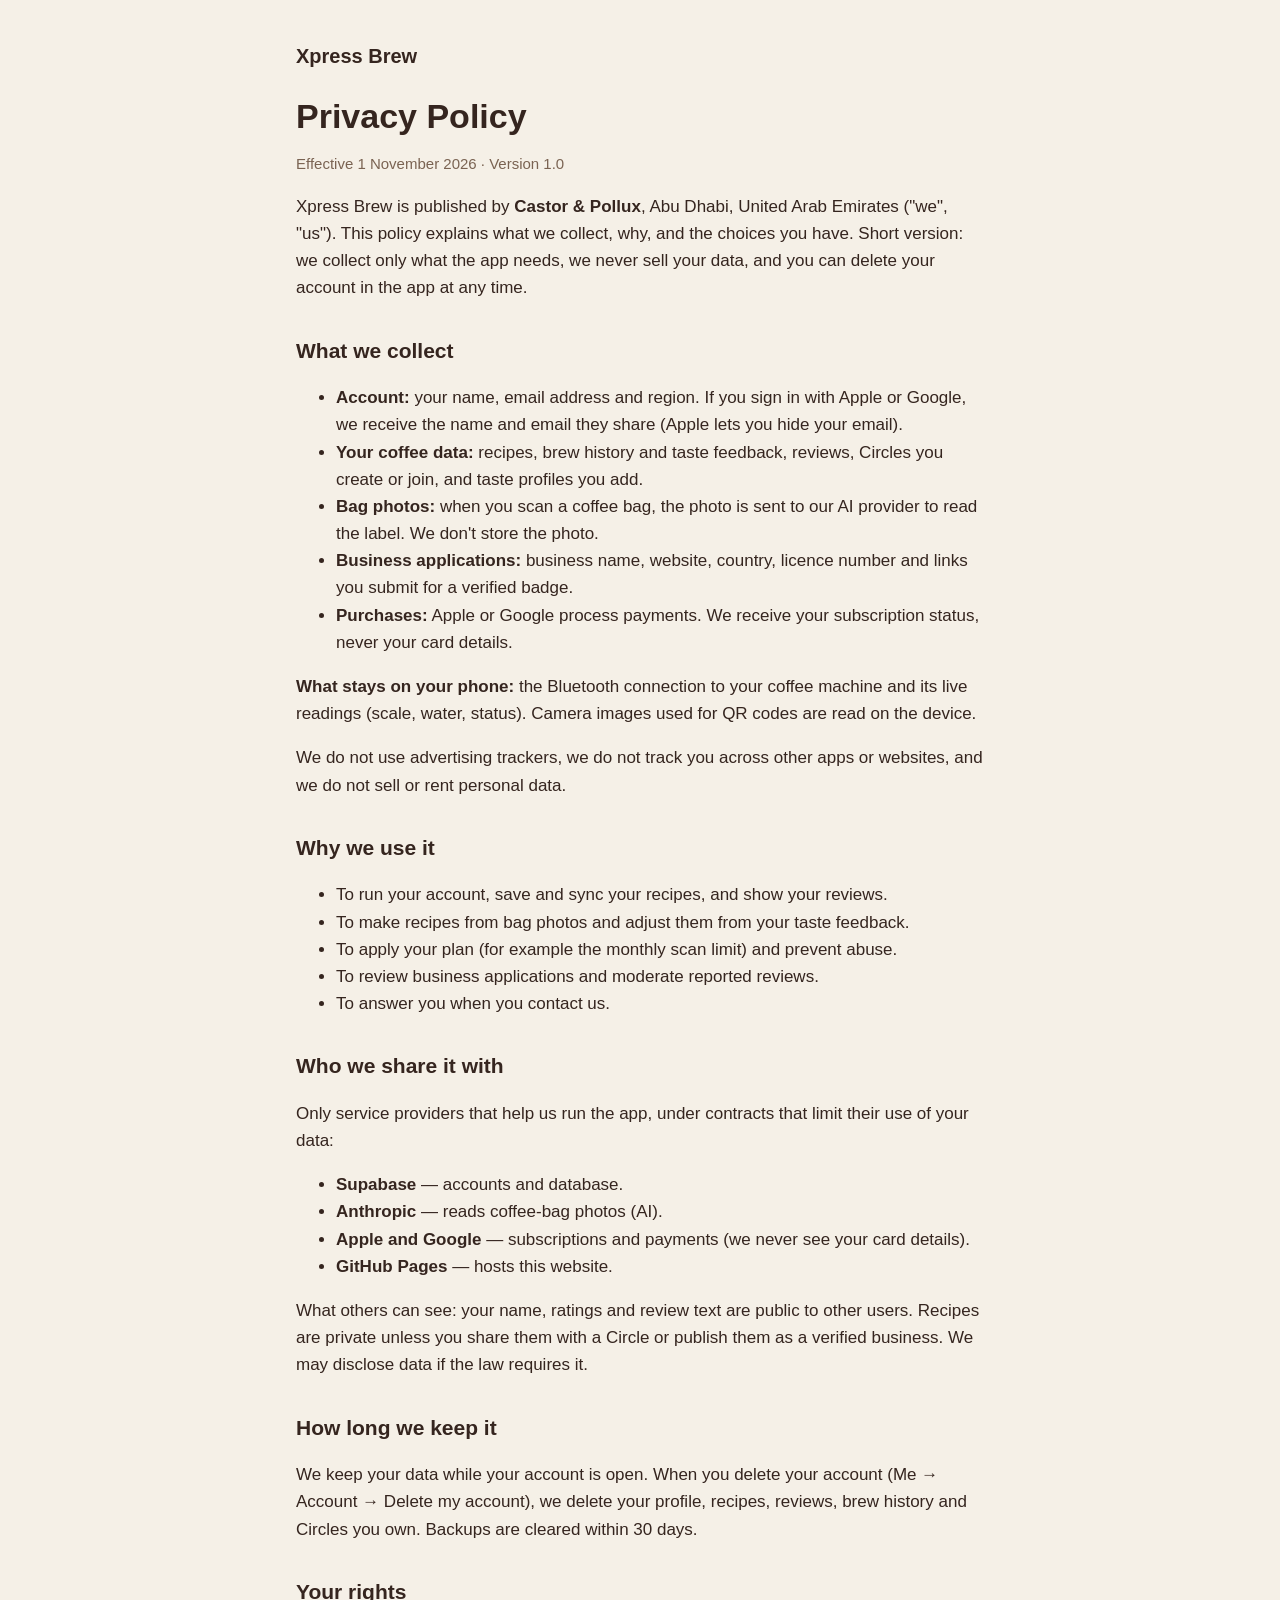
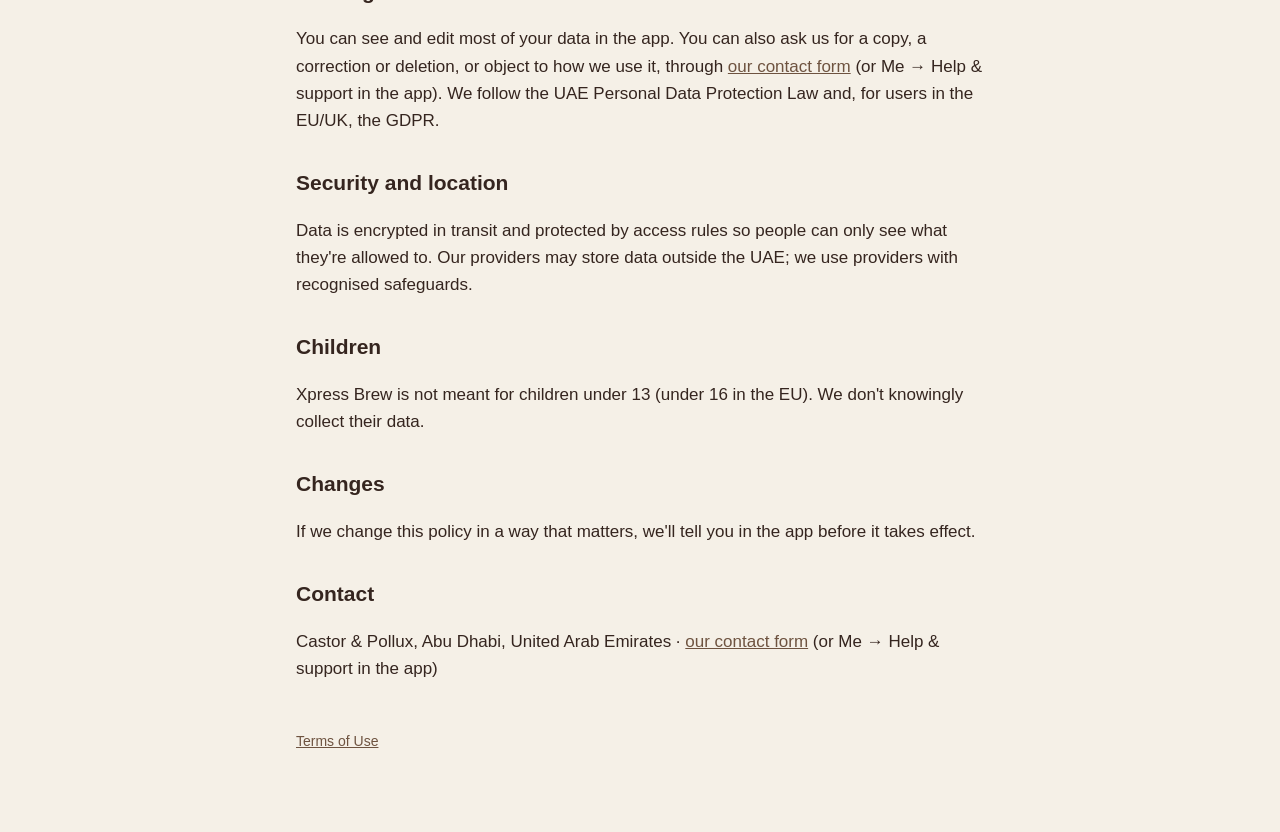
==== privacy.html @ c638bc99 "Updates" ====
<!doctype html>
<html lang="en">
<head>
<meta charset="utf-8">
<meta name="viewport" content="width=device-width, initial-scale=1">
<title>Privacy Policy — Xpress Brew</title>
<link rel="stylesheet" href="/style.css">
</head>
<body>
<main>
<header><a href="/">Xpress Brew</a></header>
<h1>Privacy Policy</h1>
<p class="muted">Effective 1 November 2026 · Version 1.0</p>

<p>Xpress Brew is published by <strong>Castor &amp; Pollux</strong>, Abu Dhabi, United Arab Emirates ("we", "us").
This policy explains what we collect, why, and the choices you have. Short version: we collect only what the app needs,
we never sell your data, and you can delete your account in the app at any time.</p>

<h2>What we collect</h2>
<ul>
  <li><strong>Account:</strong> your name, email address and region. If you sign in with Apple or Google, we receive the name and email they share (Apple lets you hide your email).</li>
  <li><strong>Your coffee data:</strong> recipes, brew history and taste feedback, reviews, Circles you create or join, and taste profiles you add.</li>
  <li><strong>Bag photos:</strong> when you scan a coffee bag, the photo is sent to our AI provider to read the label. We don't store the photo.</li>
  <li><strong>Business applications:</strong> business name, website, country, licence number and links you submit for a verified badge.</li>
  <li><strong>Purchases:</strong> Apple or Google process payments. We receive your subscription status, never your card details.</li>
</ul>
<p><strong>What stays on your phone:</strong> the Bluetooth connection to your coffee machine and its live readings (scale, water, status).
Camera images used for QR codes are read on the device.</p>
<p>We do not use advertising trackers, we do not track you across other apps or websites, and we do not sell or rent personal data.</p>

<h2>Why we use it</h2>
<ul>
  <li>To run your account, save and sync your recipes, and show your reviews.</li>
  <li>To make recipes from bag photos and adjust them from your taste feedback.</li>
  <li>To apply your plan (for example the monthly scan limit) and prevent abuse.</li>
  <li>To review business applications and moderate reported reviews.</li>
  <li>To answer you when you contact us.</li>
</ul>

<h2>Who we share it with</h2>
<p>Only service providers that help us run the app, under contracts that limit their use of your data:</p>
<ul>
  <li><strong>Supabase</strong> — accounts and database.</li>
  <li><strong>Anthropic</strong> — reads coffee-bag photos (AI).</li>
  <li><strong>Apple and Google</strong> — subscriptions and payments (we never see your card details).</li>
  <li><strong>GitHub Pages</strong> — hosts this website.</li>
</ul>
<p>What others can see: your name, ratings and review text are public to other users. Recipes are private unless you share them
with a Circle or publish them as a verified business. We may disclose data if the law requires it.</p>

<h2>How long we keep it</h2>
<p>We keep your data while your account is open. When you delete your account (Me → Account → Delete my account), we delete
your profile, recipes, reviews, brew history and Circles you own. Backups are cleared within 30 days.</p>

<h2>Your rights</h2>
<p>You can see and edit most of your data in the app. You can also ask us for a copy, a correction or deletion, or object to
how we use it, through <a href="/contact">our contact form</a> (or Me → Help &amp; support in the app). We follow the UAE Personal Data
Protection Law and, for users in the EU/UK, the GDPR.</p>

<h2>Security and location</h2>
<p>Data is encrypted in transit and protected by access rules so people can only see what they're allowed to. Our providers may
store data outside the UAE; we use providers with recognised safeguards.</p>

<h2>Children</h2>
<p>Xpress Brew is not meant for children under 13 (under 16 in the EU). We don't knowingly collect their data.</p>

<h2>Changes</h2>
<p>If we change this policy in a way that matters, we'll tell you in the app before it takes effect.</p>

<h2>Contact</h2>
<p>Castor &amp; Pollux, Abu Dhabi, United Arab Emirates · <a href="/contact">our contact form</a> (or Me → Help &amp; support in the app)</p>

<footer><a href="/terms">Terms of Use</a></footer>
</main>
</body>
</html>
---- style.css ----
:root {
  --cream: #F5F0E7; --espresso: #35251F; --mocha: #8B6B52; --sage: #A8B39A;
  --muted: #7A6352; --line: #E4DACB; --card: #FFFDF9;
}
* { box-sizing: border-box; }
body {
  margin: 0; background: var(--cream); color: var(--espresso);
  font: 17px/1.6 -apple-system, BlinkMacSystemFont, "Segoe UI", Roboto, "Helvetica Neue", Arial, sans-serif;
}
main { max-width: 720px; margin: 0 auto; padding: 40px 16px 80px; }
header a { color: var(--espresso); text-decoration: none; font-weight: 800; font-size: 20px; }
h1 { font-size: 34px; line-height: 1.2; margin: 24px 0 4px; }
h2 { font-size: 21px; margin: 32px 0 8px; }
p, li { color: var(--espresso); }
.muted { color: var(--muted); font-size: 15px; }
a { color: #6E5340; }
.card { background: var(--card); border: 1px solid var(--line); border-radius: 16px; padding: 16px 20px; margin: 16px 0; }
.links { display: flex; gap: 16px; flex-wrap: wrap; margin-top: 24px; }
.btn { display: inline-block; background: var(--mocha); color: #fff; padding: 12px 20px; border-radius: 12px; text-decoration: none; font-weight: 700; }
footer { margin-top: 48px; font-size: 14px; color: var(--muted); }
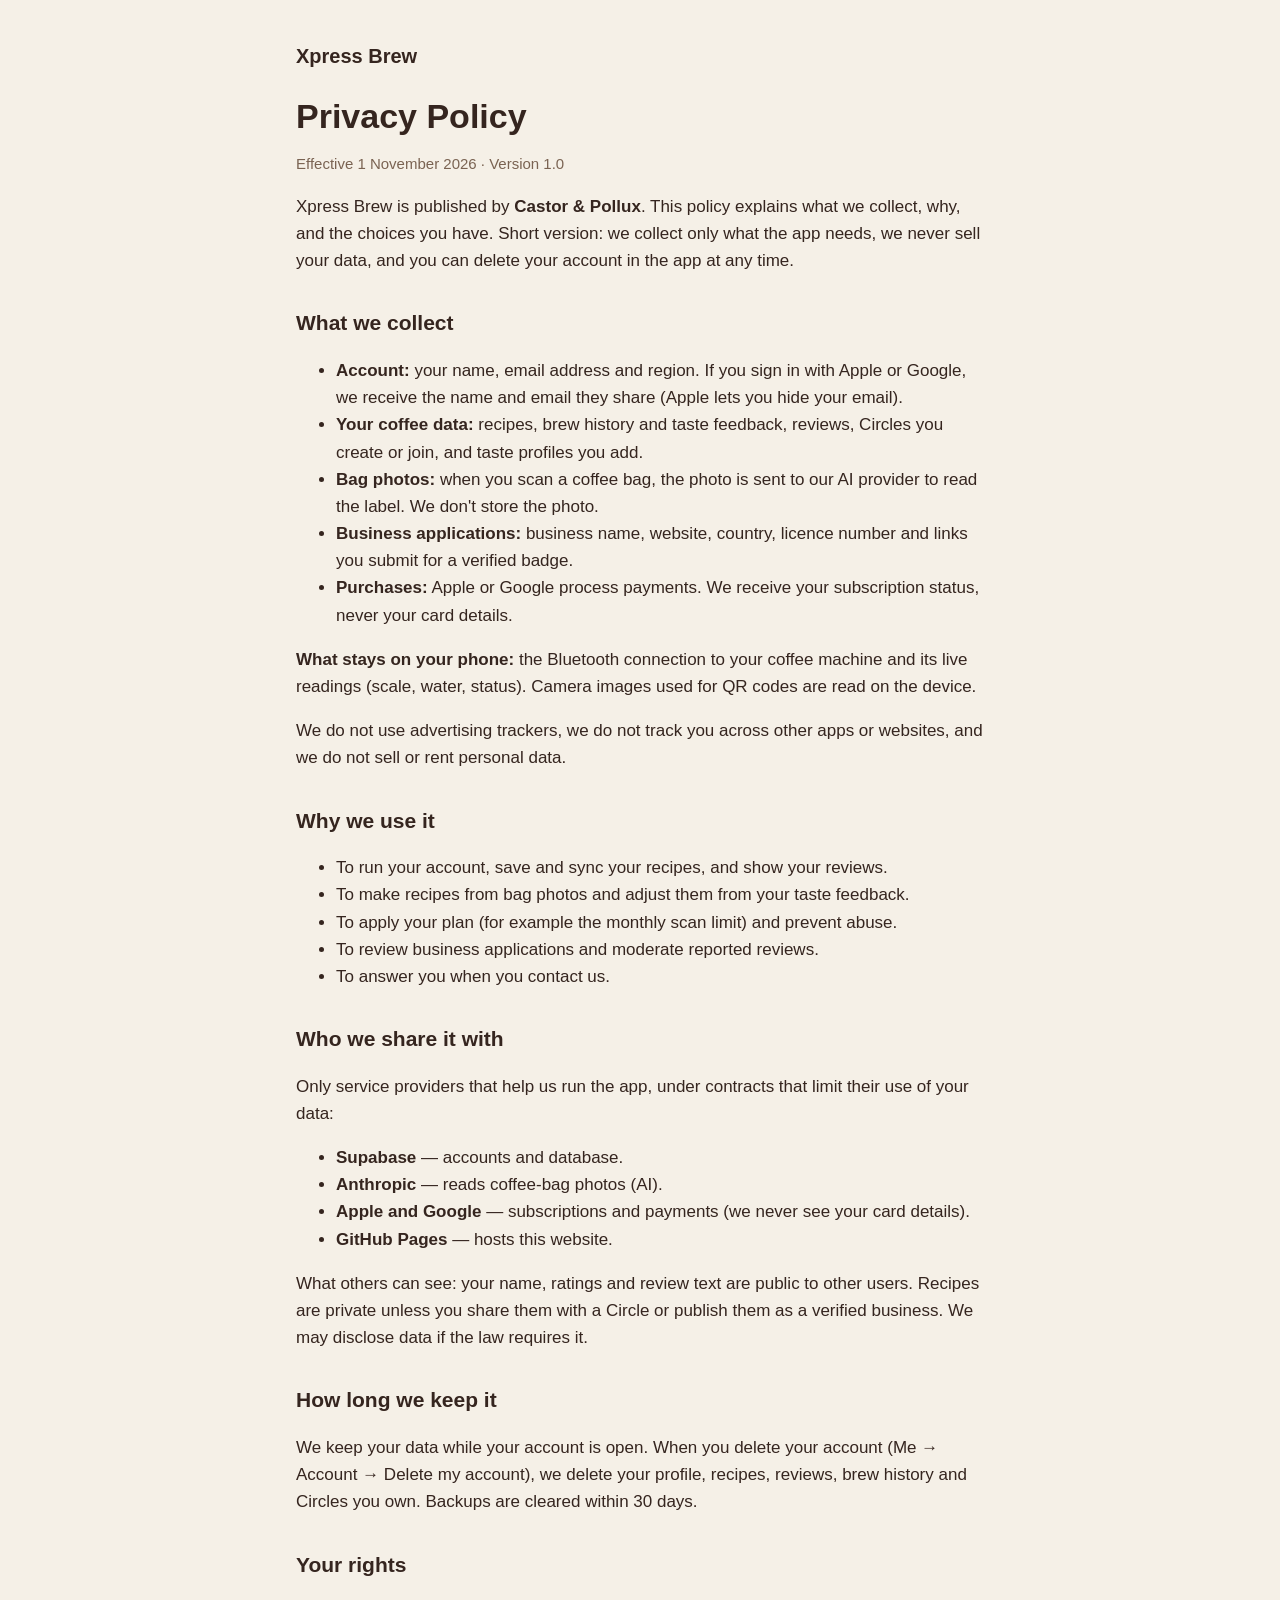
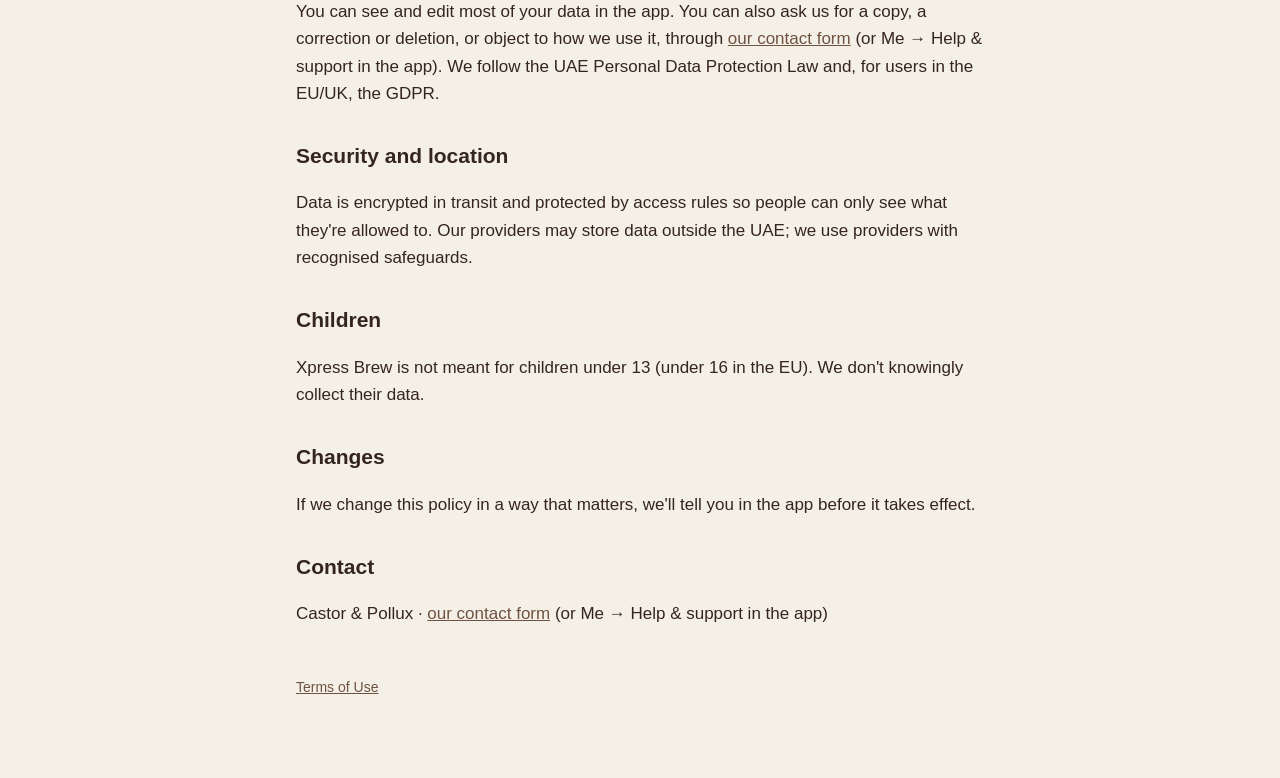
==== commit ec64a8d8: "Updates" ====
--- a/privacy.html
+++ b/privacy.html
@@ -12,7 +12,7 @@
 <h1>Privacy Policy</h1>
 <p class="muted">Effective 1 November 2026 · Version 1.0</p>
 
-<p>Xpress Brew is published by <strong>Castor &amp; Pollux</strong>, Abu Dhabi, United Arab Emirates ("we", "us").
+<p>Xpress Brew is published by <strong>Castor &amp; Pollux</strong>.
 This policy explains what we collect, why, and the choices you have. Short version: we collect only what the app needs,
 we never sell your data, and you can delete your account in the app at any time.</p>
 
@@ -68,7 +68,7 @@
 <p>If we change this policy in a way that matters, we'll tell you in the app before it takes effect.</p>
 
 <h2>Contact</h2>
-<p>Castor &amp; Pollux, Abu Dhabi, United Arab Emirates · <a href="/contact">our contact form</a> (or Me → Help &amp; support in the app)</p>
+<p>Castor &amp; Pollux · <a href="/contact">our contact form</a> (or Me → Help &amp; support in the app)</p>
 
 <footer><a href="/terms">Terms of Use</a></footer>
 </main>
